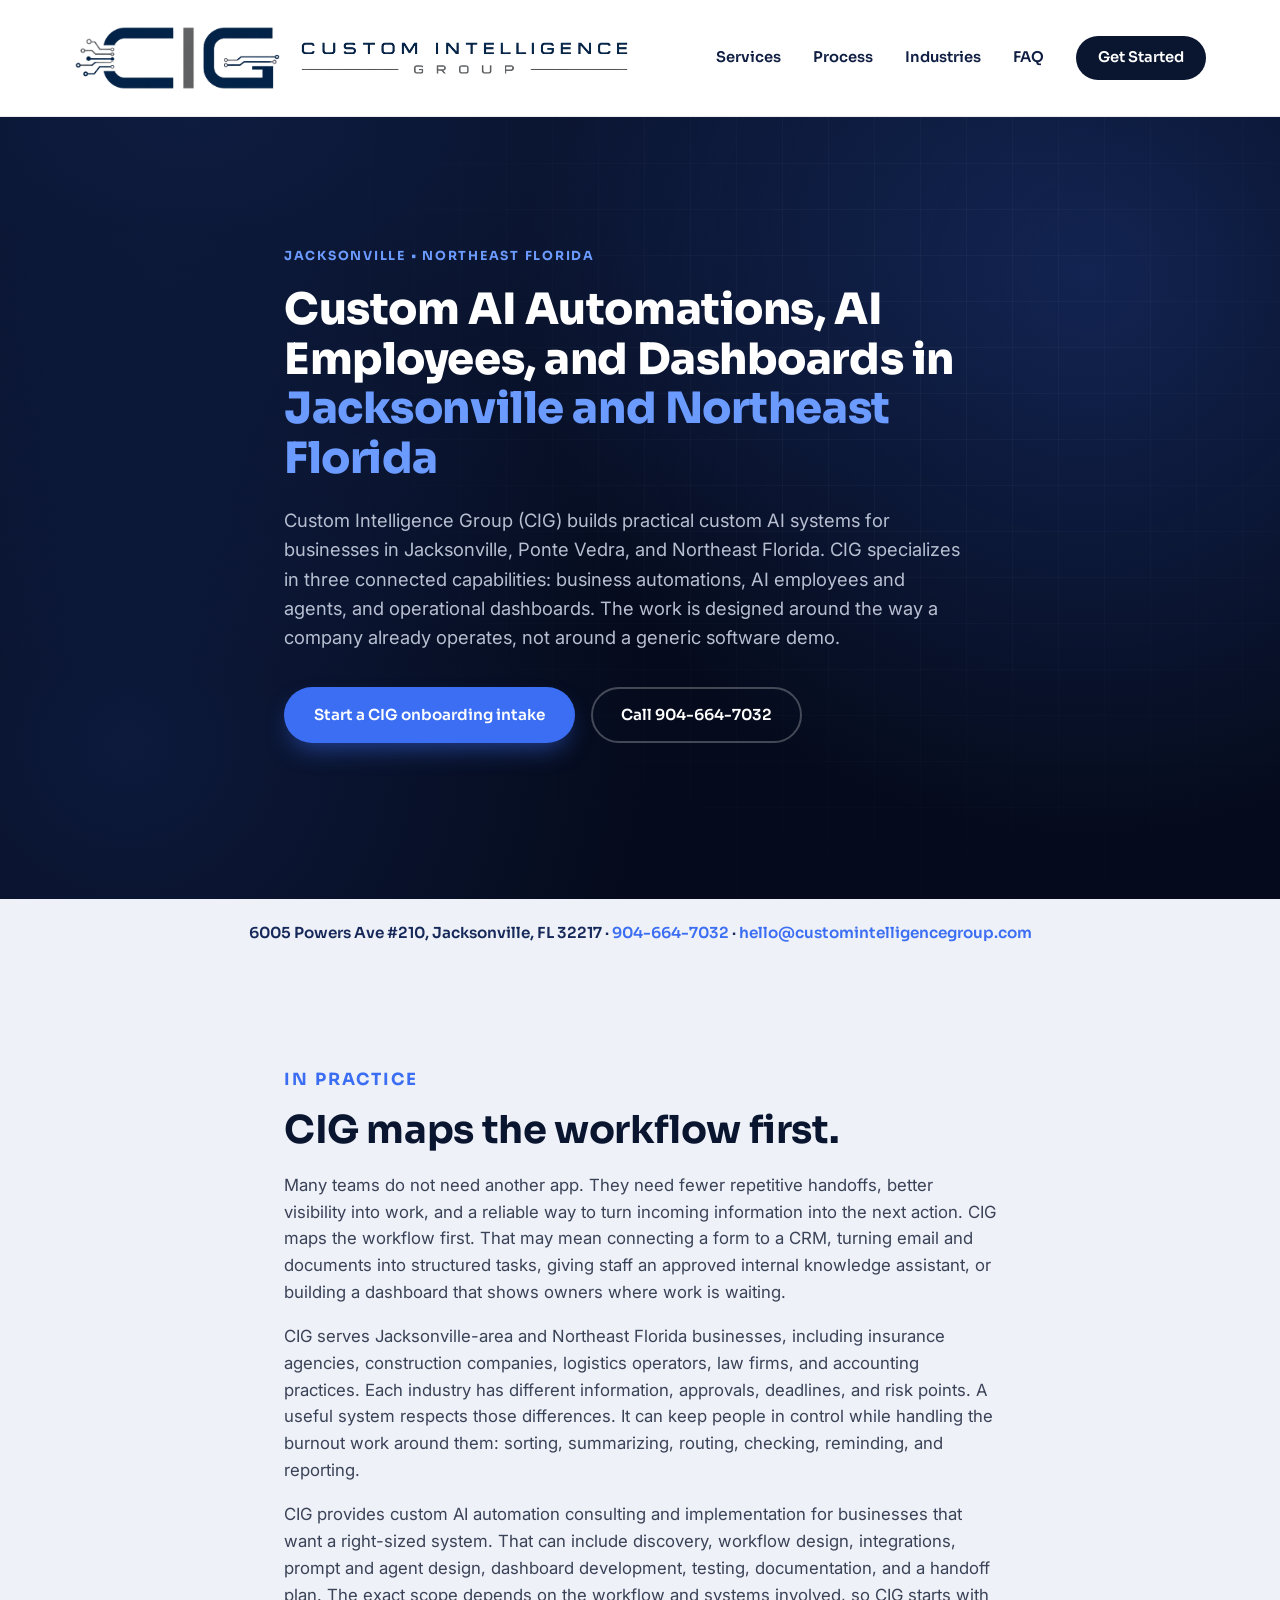
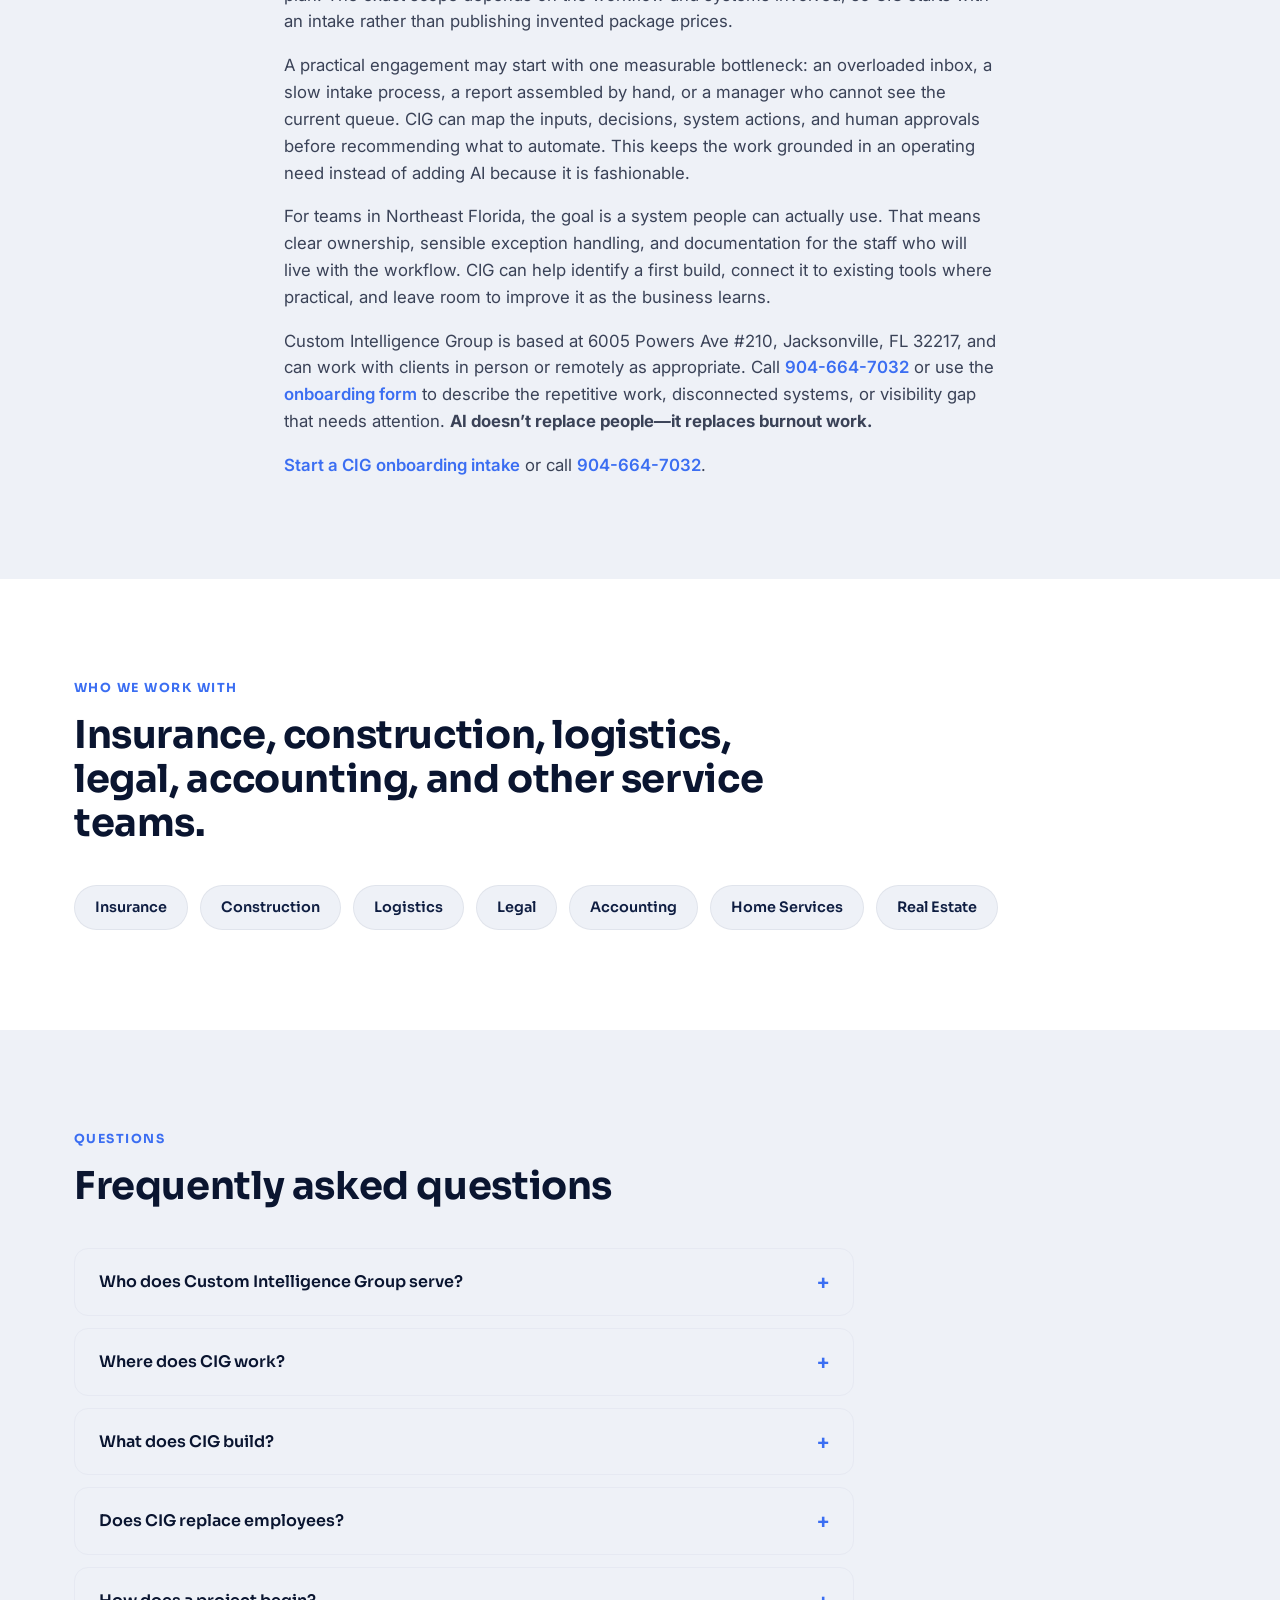
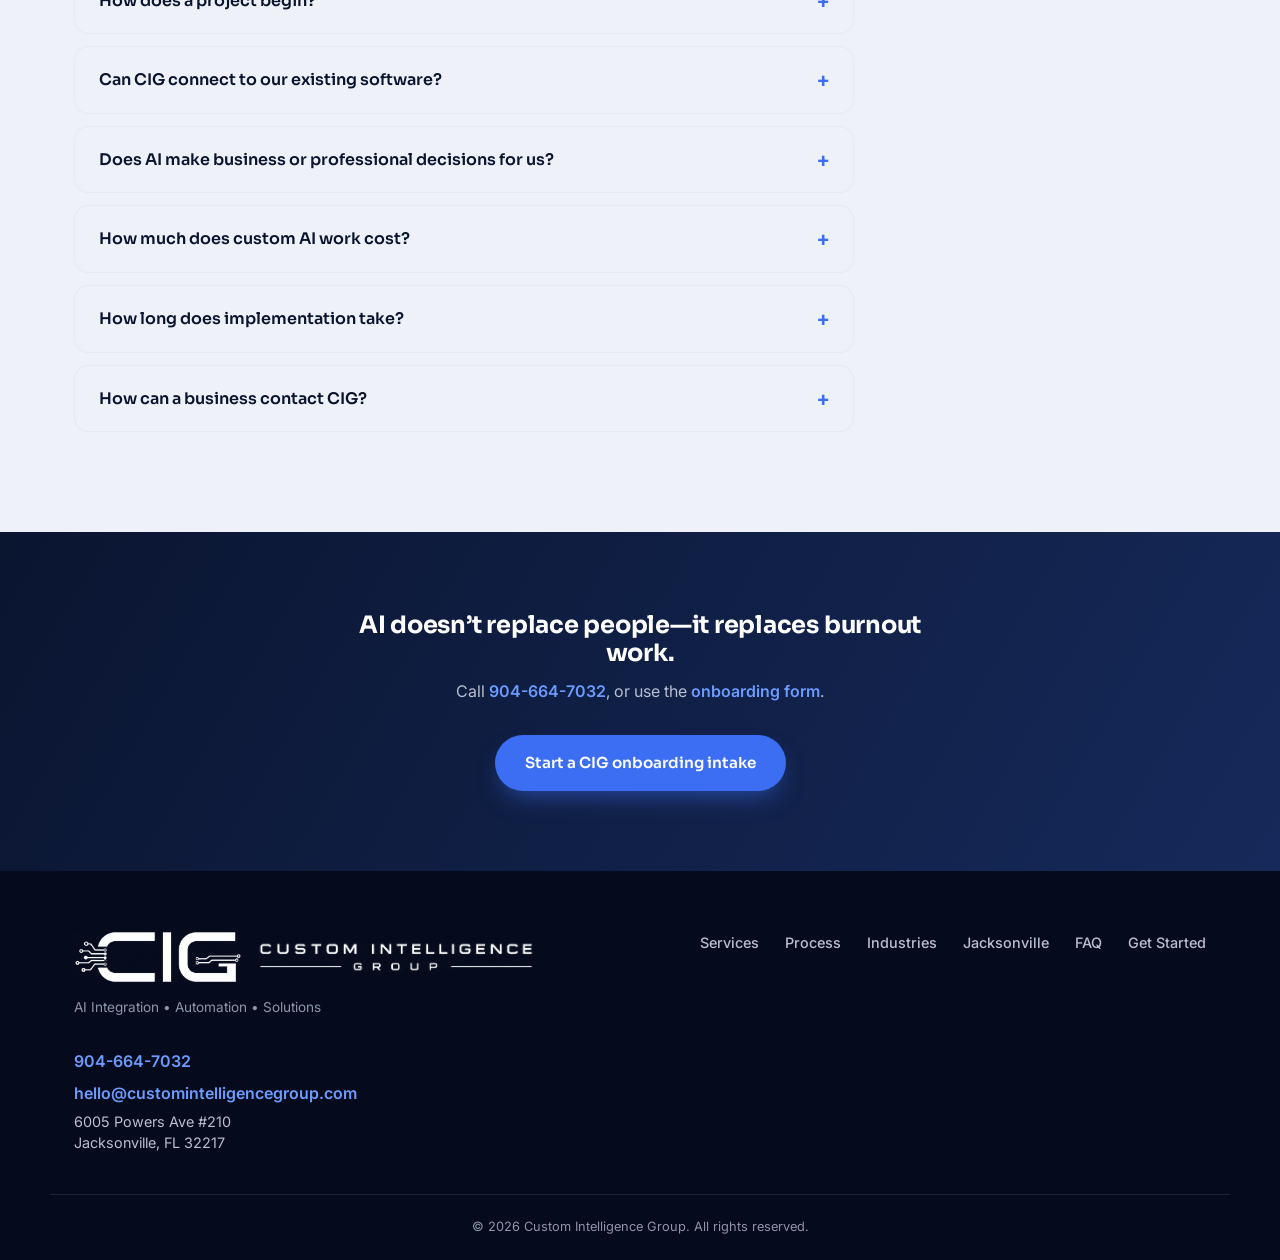
==== jacksonville-ai-automation/index.html @ 7aab18c0 "Add Jacksonville and industry landing pages with local business schema. Publish citation pages for N" ====
<!DOCTYPE html>
<html lang="en">
<head>
<meta charset="UTF-8">
<meta name="viewport" content="width=device-width, initial-scale=1.0">
<title>Custom AI Automation in Jacksonville | CIG</title>
<meta name="description" content="Custom Intelligence Group builds practical AI automations, AI employees, and dashboards for Jacksonville and Northeast Florida businesses.">
<link rel="canonical" href="https://customintelligencegroup.com/jacksonville-ai-automation/">

<!-- Open Graph -->
<meta property="og:type" content="website">
<meta property="og:site_name" content="Custom Intelligence Group">
<meta property="og:url" content="https://customintelligencegroup.com/jacksonville-ai-automation/">
<meta property="og:title" content="Custom AI Automation in Jacksonville | CIG">
<meta property="og:description" content="Custom Intelligence Group builds practical AI automations, AI employees, and dashboards for Jacksonville and Northeast Florida businesses.">
<meta property="og:image" content="https://customintelligencegroup.com/images/og-image.png">
<meta property="og:image:width" content="1200">
<meta property="og:image:height" content="630">

<!-- Twitter -->
<meta name="twitter:card" content="summary_large_image">
<meta name="twitter:title" content="Custom AI Automation in Jacksonville | CIG">
<meta name="twitter:description" content="Custom Intelligence Group builds practical AI automations, AI employees, and dashboards for Jacksonville and Northeast Florida businesses.">
<meta name="twitter:image" content="https://customintelligencegroup.com/images/og-image.png">

<link rel="icon" type="image/png" href="../images/cig-logo.png">
<script type="application/ld+json">
{
  "@context": "https://schema.org",
  "@type": "Organization",
  "@id": "https://customintelligencegroup.com/#organization",
  "name": "Custom Intelligence Group",
  "alternateName": "CIG",
  "url": "https://customintelligencegroup.com/",
  "email": "hello@customintelligencegroup.com",
  "telephone": "+1-904-664-7032",
  "address": {
    "@type": "PostalAddress",
    "streetAddress": "6005 Powers Ave #210",
    "addressLocality": "Jacksonville",
    "addressRegion": "FL",
    "postalCode": "32217",
    "addressCountry": "US"
  }
}
</script>
<script type="application/ld+json">
{
  "@context": "https://schema.org",
  "@type": "ProfessionalService",
  "@id": "https://customintelligencegroup.com/#localbusiness",
  "name": "Custom Intelligence Group",
  "url": "https://customintelligencegroup.com/",
  "description": "Custom Intelligence Group builds practical custom AI automations, AI employees and agents, and operational dashboards for businesses in Jacksonville and Northeast Florida.",
  "telephone": "+1-904-664-7032",
  "email": "hello@customintelligencegroup.com",
  "address": {
    "@type": "PostalAddress",
    "streetAddress": "6005 Powers Ave #210",
    "addressLocality": "Jacksonville",
    "addressRegion": "FL",
    "postalCode": "32217",
    "addressCountry": "US"
  },
  "areaServed": [
    {
      "@type": "City",
      "name": "Jacksonville"
    },
    {
      "@type": "City",
      "name": "Ponte Vedra Beach"
    },
    {
      "@type": "City",
      "name": "St. Augustine"
    },
    {
      "@type": "City",
      "name": "Orange Park"
    },
    {
      "@type": "City",
      "name": "Fleming Island"
    },
    {
      "@type": "City",
      "name": "Atlantic Beach"
    },
    {
      "@type": "City",
      "name": "Neptune Beach"
    },
    {
      "@type": "City",
      "name": "Jacksonville Beach"
    },
    {
      "@type": "City",
      "name": "Fernandina Beach"
    },
    {
      "@type": "City",
      "name": "Yulee"
    },
    {
      "@type": "City",
      "name": "Green Cove Springs"
    },
    {
      "@type": "City",
      "name": "Middleburg"
    },
    {
      "@type": "City",
      "name": "Palm Coast"
    }
  ],
  "parentOrganization": {
    "@id": "https://customintelligencegroup.com/#organization"
  }
}
</script>
<script type="application/ld+json">
{
  "@context": "https://schema.org",
  "@type": "WebPage",
  "@id": "https://customintelligencegroup.com/jacksonville-ai-automation/#webpage",
  "url": "https://customintelligencegroup.com/jacksonville-ai-automation/",
  "name": "Custom AI Automation in Jacksonville | CIG",
  "description": "Custom Intelligence Group builds practical AI automations, AI employees, and dashboards for Jacksonville and Northeast Florida businesses.",
  "about": {
    "@id": "https://customintelligencegroup.com/#localbusiness"
  },
  "publisher": {
    "@id": "https://customintelligencegroup.com/#organization"
  }
}
</script>
<script type="application/ld+json">
{
  "@context": "https://schema.org",
  "@type": "FAQPage",
  "@id": "https://customintelligencegroup.com/jacksonville-ai-automation/#faq",
  "mainEntity": [
    {
      "@type": "Question",
      "name": "Who does Custom Intelligence Group serve?",
      "acceptedAnswer": {
        "@type": "Answer",
        "text": "Custom Intelligence Group serves businesses that need practical help with repetitive workflows, disconnected systems, or operational visibility. CIG works especially well with insurance, construction, logistics, legal, accounting, and other service teams."
      }
    },
    {
      "@type": "Question",
      "name": "Where does CIG work?",
      "acceptedAnswer": {
        "@type": "Answer",
        "text": "CIG is based in Jacksonville, Florida, and serves Jacksonville, Ponte Vedra, St. Augustine, and nearby Northeast Florida communities. Work can be handled in person or remotely as appropriate for the project."
      }
    },
    {
      "@type": "Question",
      "name": "What does CIG build?",
      "acceptedAnswer": {
        "@type": "Answer",
        "text": "CIG builds custom business automations, AI employees and agents, software integrations, document and email workflows, internal knowledge assistants, and operational dashboards."
      }
    },
    {
      "@type": "Question",
      "name": "Does CIG replace employees?",
      "acceptedAnswer": {
        "@type": "Answer",
        "text": "No. CIG designs AI to support people by handling repetitive sorting, summarizing, routing, reminding, and reporting work. The operating principle is that AI does not replace people; it replaces burnout work."
      }
    },
    {
      "@type": "Question",
      "name": "How does a project begin?",
      "acceptedAnswer": {
        "@type": "Answer",
        "text": "A project begins with an onboarding intake at customintelligencegroup.com/#onboarding. CIG uses the information about the workflow, systems, and desired outcome to determine a sensible next step."
      }
    },
    {
      "@type": "Question",
      "name": "Can CIG connect to our existing software?",
      "acceptedAnswer": {
        "@type": "Answer",
        "text": "CIG can evaluate and connect existing tools such as forms, email, CRM, spreadsheets, accounting platforms, and other business systems when the available access and workflow make that practical."
      }
    },
    {
      "@type": "Question",
      "name": "Does AI make business or professional decisions for us?",
      "acceptedAnswer": {
        "@type": "Answer",
        "text": "CIG can design reviewable workflows, but responsible people remain in control of business, legal, insurance, accounting, safety, and other professional decisions. Systems should route exceptions and require approval where appropriate."
      }
    },
    {
      "@type": "Question",
      "name": "How much does custom AI work cost?",
      "acceptedAnswer": {
        "@type": "Answer",
        "text": "CIG does not publish invented one-size-fits-all prices because scope depends on the workflow, systems, data, controls, and level of implementation required. The onboarding intake is the starting point for discussing fit and scope."
      }
    },
    {
      "@type": "Question",
      "name": "How long does implementation take?",
      "acceptedAnswer": {
        "@type": "Answer",
        "text": "Implementation timing depends on the workflow, integrations, access, testing, and review requirements. CIG determines a realistic sequence after understanding the specific project rather than promising a universal timeline."
      }
    },
    {
      "@type": "Question",
      "name": "How can a business contact CIG?",
      "acceptedAnswer": {
        "@type": "Answer",
        "text": "A business can start at customintelligencegroup.com/#onboarding or call 904-664-7032. CIG is located at 6005 Powers Ave #210, Jacksonville, FL 32217."
      }
    }
  ]
}
</script>
<script type="application/ld+json">
{
  "@context": "https://schema.org",
  "@type": "BreadcrumbList",
  "itemListElement": [
    {
      "@type": "ListItem",
      "position": 1,
      "name": "Home",
      "item": "https://customintelligencegroup.com/"
    },
    {
      "@type": "ListItem",
      "position": 2,
      "name": "Jacksonville",
      "item": "https://customintelligencegroup.com/jacksonville-ai-automation/"
    }
  ]
}
</script>
<link rel="preconnect" href="https://fonts.googleapis.com">
<link rel="preconnect" href="https://fonts.gstatic.com" crossorigin>
<link href="https://fonts.googleapis.com/css2?family=Sora:wght@400;500;600;700;800&family=Inter:wght@400;500;600;700&display=swap" rel="stylesheet">
<link rel="stylesheet" href="../css/style.css">
<!-- Meta Pixel Code -->
<script>
!function(f,b,e,v,n,t,s)
{if(f.fbq)return;n=f.fbq=function(){n.callMethod?
n.callMethod.apply(n,arguments):n.queue.push(arguments)};
if(!f._fbq)f._fbq=n;n.push=n;n.loaded=!0;n.version='2.0';
n.queue=[];t=b.createElement(e);t.async=!0;
t.src=v;s=b.getElementsByTagName(e)[0];
s.parentNode.insertBefore(t,s)}(window, document,'script',
'https://connect.facebook.net/en_US/fbevents.js');
fbq('init', '1786237569210028');
fbq('track', 'PageView');
</script>
<noscript><img height="1" width="1" style="display:none"
src="https://www.facebook.com/tr?id=1786237569210028&ev=PageView&noscript=1"
/></noscript>
<!-- End Meta Pixel Code -->
</head>
<body>

<!-- ===== NAV ===== -->
<header class="site-header" id="siteHeader">
  <div class="container nav-inner">
    <a href="../index.html" class="brand">
      <img src="../images/cig-logo-icon.png" alt="" class="brand-icon" aria-hidden="true">
      <img src="../images/cig-logo-wordmark.png" alt="Custom Intelligence Group" class="brand-wordmark">
    </a>
    <nav class="main-nav" id="mainNav">
      <a href="../index.html#services">Services</a>
      <a href="../index.html#process">Process</a>
      <a href="../index.html#industries">Industries</a>
      <a href="../index.html#faq">FAQ</a>
      <a href="../index.html#onboarding" class="nav-cta">Get Started</a>
    </nav>
    <button class="nav-toggle" id="navToggle" aria-label="Toggle menu" aria-expanded="false">
      <span></span><span></span><span></span>
    </button>
  </div>
</header>

<main id="top">

  <!-- ===== HERO ===== -->
  <section class="hero">
    <div class="hero-bg" aria-hidden="true"></div>
    <div class="container hero-inner">
      <p class="eyebrow">Jacksonville &bull; Northeast Florida</p>
      <h1 class="title-long">Custom AI Automations, AI Employees, and Dashboards in <span>Jacksonville and Northeast Florida</span></h1>
      <p class="hero-sub lead-copy">Custom Intelligence Group (CIG) builds practical custom AI systems for businesses in Jacksonville, Ponte Vedra, and Northeast Florida. CIG specializes in three connected capabilities: business automations, AI employees and agents, and operational dashboards. The work is designed around the way a company already operates, not around a generic software demo.</p>
      <div class="hero-actions">
        <a href="../index.html#onboarding" class="btn btn-primary">Start a CIG onboarding intake</a>
        <a href="tel:+19046647032" class="btn btn-ghost">Call 904-664-7032</a>
      </div>
    </div>
  </section>

  <section class="trust-strip">
    <div class="container">
      <p>6005 Powers Ave #210, Jacksonville, FL 32217 &middot; <a href="tel:+19046647032">904-664-7032</a> &middot; <a href="mailto:hello@customintelligencegroup.com">hello@customintelligencegroup.com</a></p>
    </div>
  </section>

  <!-- ===== COPY ===== -->
  <section class="section section-alt">
    <div class="container page-copy">
      <p class="section-eyebrow">In practice</p>
      <h2>CIG maps the workflow first.</h2>
      <p>Many teams do not need another app. They need fewer repetitive handoffs, better visibility into work, and a reliable way to turn incoming information into the next action. CIG maps the workflow first. That may mean connecting a form to a CRM, turning email and documents into structured tasks, giving staff an approved internal knowledge assistant, or building a dashboard that shows owners where work is waiting.</p>
      <p>CIG serves Jacksonville-area and Northeast Florida businesses, including insurance agencies, construction companies, logistics operators, law firms, and accounting practices. Each industry has different information, approvals, deadlines, and risk points. A useful system respects those differences. It can keep people in control while handling the burnout work around them: sorting, summarizing, routing, checking, reminding, and reporting.</p>
      <p>CIG provides custom AI automation consulting and implementation for businesses that want a right-sized system. That can include discovery, workflow design, integrations, prompt and agent design, dashboard development, testing, documentation, and a handoff plan. The exact scope depends on the workflow and systems involved, so CIG starts with an intake rather than publishing invented package prices.</p>
      <p>A practical engagement may start with one measurable bottleneck: an overloaded inbox, a slow intake process, a report assembled by hand, or a manager who cannot see the current queue. CIG can map the inputs, decisions, system actions, and human approvals before recommending what to automate. This keeps the work grounded in an operating need instead of adding AI because it is fashionable.</p>
      <p>For teams in Northeast Florida, the goal is a system people can actually use. That means clear ownership, sensible exception handling, and documentation for the staff who will live with the workflow. CIG can help identify a first build, connect it to existing tools where practical, and leave room to improve it as the business learns.</p>
      <p>Custom Intelligence Group is based at 6005 Powers Ave #210, Jacksonville, FL 32217, and can work with clients in person or remotely as appropriate. Call <a href="tel:+19046647032">904-664-7032</a> or use the <a href="../index.html#onboarding">onboarding form</a> to describe the repetitive work, disconnected systems, or visibility gap that needs attention. <strong>AI doesn’t replace people—it replaces burnout work.</strong></p>
      <p><a href="../index.html#onboarding">Start a CIG onboarding intake</a> or call <a href="tel:+19046647032">904-664-7032</a>.</p>
    </div>
  </section>

  <section class="section industries">
    <div class="container">
      <p class="section-eyebrow">Who we work with</p>
      <h2>Insurance, construction, logistics, legal, accounting, and other service teams.</h2>
      <div class="industry-chips">
        <span><a href="../industries/insurance/">Insurance</a></span>
        <span><a href="../industries/construction/">Construction</a></span>
        <span><a href="../industries/logistics/">Logistics</a></span>
        <span><a href="../industries/legal/">Legal</a></span>
        <span><a href="../industries/accounting/">Accounting</a></span>
        <span><a href="../industries/home-services/">Home Services</a></span>
        <span><a href="../industries/real-estate/">Real Estate</a></span>
      </div>
    </div>
  </section>


  <section id="faq" class="section faq">
    <div class="container">
      <p class="section-eyebrow">Questions</p>
      <h2>Frequently asked questions</h2>
      <div class="faq-list">
        <details>
          <summary>Who does Custom Intelligence Group serve?</summary>
          <p>Custom Intelligence Group serves businesses that need practical help with repetitive workflows, disconnected systems, or operational visibility. CIG works especially well with insurance, construction, logistics, legal, accounting, and other service teams.</p>
        </details>
        <details>
          <summary>Where does CIG work?</summary>
          <p>CIG is based in Jacksonville, Florida, and serves Jacksonville, Ponte Vedra, St. Augustine, and nearby Northeast Florida communities. Work can be handled in person or remotely as appropriate for the project.</p>
        </details>
        <details>
          <summary>What does CIG build?</summary>
          <p>CIG builds custom business automations, AI employees and agents, software integrations, document and email workflows, internal knowledge assistants, and operational dashboards.</p>
        </details>
        <details>
          <summary>Does CIG replace employees?</summary>
          <p>No. CIG designs AI to support people by handling repetitive sorting, summarizing, routing, reminding, and reporting work. The operating principle is that AI does not replace people; it replaces burnout work.</p>
        </details>
        <details>
          <summary>How does a project begin?</summary>
          <p>A project begins with an onboarding intake at <a href="../index.html#onboarding">customintelligencegroup.com/#onboarding</a>. CIG uses the information about the workflow, systems, and desired outcome to determine a sensible next step.</p>
        </details>
        <details>
          <summary>Can CIG connect to our existing software?</summary>
          <p>CIG can evaluate and connect existing tools such as forms, email, CRM, spreadsheets, accounting platforms, and other business systems when the available access and workflow make that practical.</p>
        </details>
        <details>
          <summary>Does AI make business or professional decisions for us?</summary>
          <p>CIG can design reviewable workflows, but responsible people remain in control of business, legal, insurance, accounting, safety, and other professional decisions. Systems should route exceptions and require approval where appropriate.</p>
        </details>
        <details>
          <summary>How much does custom AI work cost?</summary>
          <p>CIG does not publish invented one-size-fits-all prices because scope depends on the workflow, systems, data, controls, and level of implementation required. The onboarding intake is the starting point for discussing fit and scope.</p>
        </details>
        <details>
          <summary>How long does implementation take?</summary>
          <p>Implementation timing depends on the workflow, integrations, access, testing, and review requirements. CIG determines a realistic sequence after understanding the specific project rather than promising a universal timeline.</p>
        </details>
        <details>
          <summary>How can a business contact CIG?</summary>
          <p>A business can start at <a href="../index.html#onboarding">customintelligencegroup.com/#onboarding</a> or call <a href="tel:+19046647032">904-664-7032</a>. CIG is located at 6005 Powers Ave #210, Jacksonville, FL 32217.</p>
        </details>
      </div>
    </div>
  </section>

  <!-- ===== CTA ===== -->
  <section class="cta-band">
    <div class="container cta-inner">
      <h2>AI doesn’t replace people—it replaces burnout work.</h2>
      <p>Call <a href="tel:+19046647032">904-664-7032</a>, or use the <a href="../index.html#onboarding">onboarding form</a>.</p>
      <a href="../index.html#onboarding" class="btn btn-primary">Start a CIG onboarding intake</a>
    </div>
  </section>

</main>

<!-- ===== FOOTER ===== -->
<footer class="site-footer">
  <div class="container footer-inner">
    <div class="footer-brand">
      <div class="footer-brand-logo">
        <img src="../images/cig-logo-icon-white.png" alt="" class="footer-icon" aria-hidden="true">
        <img src="../images/cig-logo-wordmark-white.png" alt="Custom Intelligence Group" class="footer-wordmark">
      </div>
      <p>AI Integration &bull; Automation &bull; Solutions</p>
    </div>
    <div class="footer-links">
      <a href="../index.html#services">Services</a>
      <a href="../index.html#process">Process</a>
      <a href="../index.html#industries">Industries</a>
      <a href="../jacksonville-ai-automation/">Jacksonville</a>
      <a href="../index.html#faq">FAQ</a>
      <a href="../index.html#onboarding">Get Started</a>
    </div>
    <address class="footer-contact">
      <a href="tel:+19046647032">904-664-7032</a>
      <a href="mailto:hello@customintelligencegroup.com">hello@customintelligencegroup.com</a>
      <span>6005 Powers Ave #210<br>Jacksonville, FL 32217</span>
    </address>
  </div>
  <div class="container footer-bottom">
    <p>&copy; <span id="year"></span> Custom Intelligence Group. All rights reserved.</p>
  </div>
</footer>

<script src="../js/main.js"></script>
</body>
</html>
---- css/style.css ----
/* ===================================================
   Custom Intelligence Group — Stylesheet
   =================================================== */

:root {
  --navy-950: #050b1c;
  --navy-900: #0a1530;
  --navy-800: #0f1e42;
  --navy-700: #16295a;
  --navy-600: #1f3a7a;
  --blue-accent: #3b6ef2;
  --blue-accent-light: #6c9bff;
  --gray-400: #8b95ab;
  --gray-300: #b7bfd1;
  --gray-100: #eef1f7;
  --white: #ffffff;
  --ink: #0a1530;
  --success: #22c07d;
  --error: #e5484d;

  --font-display: 'Sora', 'Inter', sans-serif;
  --font-body: 'Inter', sans-serif;

  --radius-sm: 8px;
  --radius-md: 14px;
  --radius-lg: 22px;
  --shadow-md: 0 10px 30px -10px rgba(10, 21, 48, 0.25);
  --shadow-lg: 0 30px 60px -20px rgba(10, 21, 48, 0.35);
  --container-w: 1180px;
}

* { box-sizing: border-box; }
html { scroll-behavior: smooth; }
body {
  margin: 0;
  font-family: var(--font-body);
  color: var(--ink);
  background: var(--white);
  -webkit-font-smoothing: antialiased;
  line-height: 1.6;
}
h1, h2, h3, h4 {
  font-family: var(--font-display);
  color: var(--navy-900);
  margin: 0 0 0.5em;
  line-height: 1.15;
  letter-spacing: -0.01em;
}
p { margin: 0 0 1em; color: #3a4257; }
a { color: inherit; text-decoration: none; }
ul { margin: 0; padding: 0; list-style: none; }
img { max-width: 100%; display: block; }

.container {
  max-width: var(--container-w);
  margin: 0 auto;
  padding: 0 24px;
}

/* ===== Buttons ===== */
.btn {
  display: inline-flex;
  align-items: center;
  justify-content: center;
  gap: 8px;
  padding: 14px 28px;
  border-radius: 999px;
  font-family: var(--font-display);
  font-weight: 600;
  font-size: 0.95rem;
  border: 2px solid transparent;
  cursor: pointer;
  transition: transform 0.15s ease, box-shadow 0.15s ease, background 0.2s ease, color 0.2s ease, border-color 0.2s ease;
  text-align: center;
}
.btn-primary {
  background: var(--blue-accent);
  color: var(--white);
  box-shadow: 0 12px 24px -8px rgba(59, 110, 242, 0.55);
}
.btn-primary:hover { transform: translateY(-2px); box-shadow: 0 18px 30px -10px rgba(59, 110, 242, 0.6); }
.btn-ghost {
  background: transparent;
  color: var(--navy-900);
  border-color: rgba(10, 21, 48, 0.15);
}
.btn-ghost:hover { border-color: var(--navy-900); transform: translateY(-2px); }

/* ===== Header ===== */
.site-header {
  position: sticky;
  top: 0;
  z-index: 100;
  background: rgba(255, 255, 255, 0.85);
  backdrop-filter: blur(10px);
  border-bottom: 1px solid rgba(10, 21, 48, 0.08);
}
.nav-inner {
  display: flex;
  align-items: center;
  justify-content: space-between;
  height: 116px;
}
.brand { display: flex; align-items: center; gap: 18px; }
.brand-icon { height: 64px; width: auto; }
.brand-wordmark { height: 36px; width: auto; }
.main-nav { display: flex; align-items: center; gap: 32px; }
.main-nav a {
  font-family: var(--font-display);
  font-weight: 600;
  font-size: 0.92rem;
  color: var(--navy-800);
  transition: color 0.15s ease;
}
.main-nav a:hover { color: var(--blue-accent); }
.main-nav a.nav-cta {
  background: var(--navy-900);
  color: var(--white);
  padding: 10px 22px;
  border-radius: 999px;
}
.main-nav a.nav-cta:hover { background: var(--blue-accent); color: var(--white); }

.nav-toggle {
  display: none;
  flex-direction: column;
  justify-content: center;
  gap: 5px;
  width: 42px;
  height: 42px;
  background: none;
  border: none;
  cursor: pointer;
}
.nav-toggle span {
  display: block;
  height: 2px;
  width: 24px;
  margin: 0 auto;
  background: var(--navy-900);
  transition: transform 0.2s ease, opacity 0.2s ease;
}

/* ===== Hero ===== */
.hero {
  position: relative;
  overflow: hidden;
  background: radial-gradient(120% 120% at 15% 0%, #0e1c40 0%, var(--navy-950) 60%);
  padding: 130px 0 100px;
  color: var(--white);
}
.hero-bg {
  position: absolute;
  inset: 0;
  background-image:
    radial-gradient(circle at 85% 20%, rgba(59, 110, 242, 0.25), transparent 45%),
    radial-gradient(circle at 10% 80%, rgba(59, 110, 242, 0.15), transparent 40%);
  pointer-events: none;
}
.hero-bg::before {
  content: "";
  position: absolute;
  inset: 0;
  background-image: linear-gradient(rgba(255,255,255,0.035) 1px, transparent 1px),
    linear-gradient(90deg, rgba(255,255,255,0.035) 1px, transparent 1px);
  background-size: 46px 46px;
  mask-image: radial-gradient(circle at 70% 30%, black, transparent 65%);
}
.hero-inner { position: relative; z-index: 1; max-width: 760px; }
.eyebrow {
  font-family: var(--font-display);
  font-weight: 700;
  letter-spacing: 0.14em;
  text-transform: uppercase;
  font-size: 0.78rem;
  color: var(--blue-accent-light);
  margin-bottom: 18px;
}
.hero h1 {
  color: var(--white);
  font-size: clamp(2.2rem, 5vw, 3.4rem);
  font-weight: 800;
  margin-bottom: 22px;
}
.hero h1.title-long {
  font-size: clamp(1.85rem, 3.8vw, 2.7rem);
}
.hero h1 span { color: var(--blue-accent-light); }
.hero-sub {
  color: var(--gray-300);
  font-size: 1.15rem;
  max-width: 600px;
  margin-bottom: 34px;
}
.hero-sub.lead-copy { max-width: 680px; }
.hero-sub a { color: var(--blue-accent-light); font-weight: 600; }
.hero-sub a:hover { text-decoration: underline; }
.hero-actions { display: flex; gap: 16px; flex-wrap: wrap; margin-bottom: 56px; }
.hero .btn-ghost { color: var(--white); border-color: rgba(255,255,255,0.25); }
.hero .btn-ghost:hover { border-color: var(--white); }
.hero-stats { display: flex; gap: 48px; flex-wrap: wrap; }
.hero-stats div { display: flex; flex-direction: column; }
.hero-stats strong { font-family: var(--font-display); font-size: 1.8rem; color: var(--white); font-weight: 700; }
.hero-stats span { color: var(--gray-400); font-size: 0.85rem; margin-top: 2px; }

/* ===== Trust strip ===== */
.trust-strip {
  background: var(--gray-100);
  padding: 22px 0;
  text-align: center;
}
.trust-strip p {
  margin: 0;
  font-family: var(--font-display);
  font-weight: 600;
  color: var(--navy-700);
  font-size: 0.95rem;
}

/* ===== Sections generic ===== */
.section { padding: 100px 0; }
.section-alt { background: var(--gray-100); }
.section-eyebrow {
  font-family: var(--font-display);
  font-weight: 700;
  letter-spacing: 0.12em;
  text-transform: uppercase;
  font-size: 0.78rem;
  color: var(--blue-accent);
  margin-bottom: 14px;
}
.section h2 { font-size: clamp(1.7rem, 3.4vw, 2.4rem); max-width: 700px; }
.section-lead { max-width: 620px; font-size: 1.08rem; color: #55607a; }

/* ===== Services ===== */
.services { background: var(--white); }
.cards.services-grid {
  display: grid;
  grid-template-columns: repeat(3, 1fr);
  gap: 28px;
  margin-top: 48px;
}
.card {
  background: var(--gray-100);
  border-radius: var(--radius-lg);
  padding: 36px 32px;
  transition: transform 0.2s ease, box-shadow 0.2s ease, background 0.2s ease;
  border: 1px solid transparent;
}
.card:hover {
  background: var(--white);
  box-shadow: var(--shadow-md);
  border-color: rgba(10,21,48,0.06);
  transform: translateY(-4px);
}
.card h3 { font-size: 1.25rem; margin-bottom: 10px; }
.card p { font-size: 0.96rem; margin-bottom: 0; }
.card-icon {
  width: 52px;
  height: 52px;
  border-radius: 14px;
  margin-bottom: 22px;
  background: var(--navy-900);
  position: relative;
}
.card-icon::before {
  content: "";
  position: absolute;
  inset: 14px;
  background: var(--blue-accent-light);
}
.card-icon[data-icon="automation"]::before {
  -webkit-mask: radial-gradient(circle, transparent 30%, black 31%) center/contain no-repeat;
  mask: radial-gradient(circle, transparent 30%, black 31%) center/contain no-repeat;
  border-radius: 50%;
}
.card-icon[data-icon="employee"]::before {
  border-radius: 50% 50% 50% 50% / 40% 40% 60% 60%;
}
.card-icon[data-icon="dashboard"]::before {
  border-radius: 4px;
  inset: 12px;
  background: linear-gradient(180deg, var(--blue-accent-light) 0 40%, transparent 40% 45%, var(--blue-accent-light) 45% 100%);
}

/* ===== Process ===== */
.process { background: var(--navy-950); color: var(--white); }
.process h2, .process .section-eyebrow { color: var(--white); }
.process .section-eyebrow { color: var(--blue-accent-light); }
.process-grid {
  display: grid;
  grid-template-columns: repeat(4, 1fr);
  gap: 28px;
  margin-top: 52px;
}
.process-step { border-top: 2px solid rgba(255,255,255,0.15); padding-top: 22px; }
.step-num {
  font-family: var(--font-display);
  font-weight: 800;
  font-size: 1.6rem;
  color: var(--blue-accent-light);
  display: block;
  margin-bottom: 12px;
}
.process-step h3 { color: var(--white); font-size: 1.15rem; }
.process-step p { color: var(--gray-300); font-size: 0.94rem; margin-bottom: 0; }

/* ===== Industries ===== */
.industries { background: var(--white); text-align: left; }
.industry-chips { display: flex; flex-wrap: wrap; gap: 12px; margin-top: 40px; }
.industry-chips span {
  font-family: var(--font-display);
  font-weight: 600;
  font-size: 0.9rem;
  padding: 10px 20px;
  border-radius: 999px;
  background: var(--gray-100);
  color: var(--navy-800);
  border: 1px solid rgba(10,21,48,0.06);
}
.industry-chips a:hover { color: var(--blue-accent); }

.page-copy { max-width: 760px; }
.page-copy p { font-size: 1.05rem; }
.page-copy p:last-child { margin-bottom: 0; }
.page-copy a,
.faq-list a,
.trust-strip a,
.local-note a {
  color: var(--blue-accent);
  font-weight: 600;
}
.page-copy a:hover,
.faq-list a:hover,
.trust-strip a:hover,
.local-note a:hover { text-decoration: underline; }
.local-note { margin-top: 28px; max-width: 640px; }

/* ===== Onboarding form ===== */
.onboarding { background: var(--gray-100); }
.onboarding-inner {
  display: grid;
  grid-template-columns: 0.85fr 1.3fr;
  gap: 56px;
  align-items: start;
}
.onboarding-points { margin-top: 28px; display: flex; flex-direction: column; gap: 12px; }
.onboarding-points li {
  font-size: 0.94rem;
  font-weight: 600;
  color: var(--navy-800);
  padding-left: 26px;
  position: relative;
}
.onboarding-points li::before {
  content: "";
  position: absolute;
  left: 0; top: 3px;
  width: 16px; height: 16px;
  border-radius: 50%;
  background: var(--success);
}

.form-card {
  background: var(--white);
  border-radius: var(--radius-lg);
  padding: 44px;
  box-shadow: var(--shadow-lg);
  position: sticky;
  top: 100px;
}
.form-progress {
  height: 6px;
  border-radius: 999px;
  background: var(--gray-100);
  overflow: hidden;
  margin-bottom: 10px;
}
.form-progress-bar {
  height: 100%;
  width: 16.66%;
  background: linear-gradient(90deg, var(--blue-accent), var(--blue-accent-light));
  border-radius: 999px;
  transition: width 0.3s ease;
}
.form-steps-label {
  font-size: 0.8rem;
  font-weight: 600;
  color: var(--gray-400);
  margin-bottom: 26px;
  font-family: var(--font-display);
  letter-spacing: 0.04em;
}

.form-step { display: none; animation: fadeIn 0.25s ease; }
.form-step.active { display: block; }
@keyframes fadeIn { from { opacity: 0; transform: translateY(6px); } to { opacity: 1; transform: translateY(0); } }
.form-step h3 { font-size: 1.3rem; margin-bottom: 22px; }

.form-row { display: grid; grid-template-columns: 1fr 1fr; gap: 20px; }
.form-field { margin-bottom: 20px; }
.form-field label {
  display: block;
  font-size: 0.86rem;
  font-weight: 600;
  color: var(--navy-800);
  margin-bottom: 8px;
  font-family: var(--font-display);
}
.form-field input[type="text"],
.form-field input[type="email"],
.form-field input[type="tel"],
.form-field input[type="url"],
.form-field select,
.form-field textarea {
  width: 100%;
  padding: 13px 16px;
  border-radius: var(--radius-sm);
  border: 1.5px solid #dfe3ec;
  font-family: var(--font-body);
  font-size: 0.96rem;
  color: var(--ink);
  background: var(--white);
  transition: border-color 0.15s ease, box-shadow 0.15s ease;
}
.form-field textarea { resize: vertical; min-height: 90px; }
.form-field input:focus,
.form-field select:focus,
.form-field textarea:focus {
  outline: none;
  border-color: var(--blue-accent);
  box-shadow: 0 0 0 4px rgba(59,110,242,0.12);
}
.form-field input:invalid.touched,
.form-field select:invalid.touched,
.form-field textarea:invalid.touched {
  border-color: var(--error);
}
select { appearance: none; background-image: url("data:image/svg+xml,%3Csvg xmlns='http://www.w3.org/2000/svg' viewBox='0 0 24 24' fill='none' stroke='%238b95ab' stroke-width='2'%3E%3Cpath d='M6 9l6 6 6-6'/%3E%3C/svg%3E"); background-repeat: no-repeat; background-position: right 14px center; background-size: 18px; padding-right: 40px; }

.field-hint { font-size: 0.8rem; color: var(--gray-400); margin-top: 8px; line-height: 1.4; }

.hidden-field { position: absolute; left: -9999px; }

.pill-group { display: flex; flex-wrap: wrap; gap: 10px; }
.pill {
  padding: 11px 20px;
  border-radius: 999px;
  border: 1.5px solid #dfe3ec;
  background: var(--white);
  font-family: var(--font-body);
  font-size: 0.9rem;
  font-weight: 500;
  color: var(--navy-800);
  cursor: pointer;
  transition: all 0.15s ease;
}
.pill:hover { border-color: var(--blue-accent); }
.pill.selected {
  background: var(--navy-900);
  border-color: var(--navy-900);
  color: var(--white);
}

.checkbox-grid {
  display: grid;
  grid-template-columns: 1fr 1fr;
  gap: 12px;
}
.checkbox-item {
  display: flex;
  align-items: center;
  gap: 10px;
  font-size: 0.9rem;
  color: var(--navy-800);
  padding: 10px 14px;
  border-radius: var(--radius-sm);
  border: 1.5px solid #dfe3ec;
  cursor: pointer;
  transition: border-color 0.15s ease, background 0.15s ease;
}
.checkbox-item:has(input:checked) { border-color: var(--blue-accent); background: rgba(59,110,242,0.06); }
.checkbox-item input { width: 16px; height: 16px; accent-color: var(--blue-accent); flex-shrink: 0; }

.review-lead { font-size: 0.92rem; margin-bottom: 20px; }
.review-grid { display: flex; flex-direction: column; gap: 14px; }
.review-item {
  display: flex;
  justify-content: space-between;
  gap: 20px;
  padding: 14px 16px;
  background: var(--gray-100);
  border-radius: var(--radius-sm);
  font-size: 0.88rem;
}
.review-item dt { font-weight: 600; color: var(--navy-800); font-family: var(--font-display); white-space: nowrap; }
.review-item dd { margin: 0; color: #4a5470; text-align: right; }

.form-nav { display: flex; justify-content: space-between; align-items: center; margin-top: 32px; gap: 16px; }
.form-nav #prevBtn { visibility: hidden; }
.form-nav #prevBtn.show { visibility: visible; }
.form-error { color: var(--error); font-size: 0.85rem; margin-top: 14px; text-align: center; min-height: 1em; }

.form-success { display: none; text-align: center; padding: 30px 10px; }
.form-success.show { display: block; }
.form-success .success-icon {
  width: 64px; height: 64px;
  border-radius: 50%;
  background: var(--success);
  color: var(--white);
  font-size: 1.6rem;
  display: flex; align-items: center; justify-content: center;
  margin: 0 auto 20px;
}

/* ===== FAQ ===== */
.faq { background: var(--white); }
.industries + .faq { background: var(--gray-100); }
.faq-list { margin-top: 40px; max-width: 780px; display: flex; flex-direction: column; gap: 12px; }
.faq-list details {
  border: 1.5px solid #e6e9f2;
  border-radius: var(--radius-md);
  padding: 20px 24px;
}
.faq-list summary {
  font-family: var(--font-display);
  font-weight: 600;
  cursor: pointer;
  color: var(--navy-900);
  list-style: none;
  position: relative;
  padding-right: 30px;
}
.faq-list summary::-webkit-details-marker { display: none; }
.faq-list summary::after {
  content: "+";
  position: absolute;
  right: 0; top: -2px;
  font-size: 1.3rem;
  color: var(--blue-accent);
  transition: transform 0.2s ease;
}
.faq-list details[open] summary::after { transform: rotate(45deg); }
.faq-list details p { margin-top: 14px; margin-bottom: 0; font-size: 0.95rem; }

/* ===== CTA band ===== */
.cta-band {
  background: linear-gradient(120deg, var(--navy-900), var(--navy-700));
  padding: 80px 0;
}
.cta-inner { text-align: center; max-width: 620px; margin: 0 auto; }
.cta-inner h2 { color: var(--white); }
.cta-inner p { color: var(--gray-300); margin-bottom: 30px; }
.cta-inner a:not(.btn) { color: var(--blue-accent-light); font-weight: 600; }
.cta-inner a:not(.btn):hover { text-decoration: underline; }

/* ===== Footer ===== */
.site-footer { background: var(--navy-950); color: var(--gray-300); padding: 60px 0 0; }
.footer-inner {
  display: flex;
  justify-content: space-between;
  align-items: flex-start;
  flex-wrap: wrap;
  gap: 30px;
  padding-bottom: 40px;
  border-bottom: 1px solid rgba(255,255,255,0.1);
}
.footer-brand-logo { display: flex; align-items: center; gap: 16px; margin-bottom: 14px; }
.footer-icon { height: 52px; width: auto; }
.footer-wordmark { height: 30px; width: auto; }
.footer-brand p { color: var(--gray-400); font-size: 0.85rem; margin: 0; }
.footer-links { display: flex; gap: 26px; flex-wrap: wrap; }
.footer-links a { font-size: 0.9rem; font-weight: 500; color: var(--gray-300); }
.footer-links a:hover { color: var(--white); }
.footer-contact {
  display: flex;
  flex-direction: column;
  align-items: flex-start;
  gap: 6px;
  font-style: normal;
  max-width: 280px;
}
.footer-contact a { font-weight: 600; color: var(--blue-accent-light); }
.footer-contact span { color: var(--gray-300); font-size: 0.9rem; line-height: 1.45; }
.footer-bottom { padding: 22px 0; }
.footer-bottom p { margin: 0; font-size: 0.8rem; color: var(--gray-400); text-align: center; }

/* ===== Thank you page ===== */
.thankyou-page {
  min-height: 100vh;
  display: flex;
  align-items: center;
  justify-content: center;
  background: radial-gradient(120% 120% at 15% 0%, #0e1c40 0%, var(--navy-950) 60%);
  padding: 40px 20px;
}
.thankyou-card {
  background: var(--white);
  border-radius: var(--radius-lg);
  padding: 56px 44px;
  max-width: 480px;
  text-align: center;
  box-shadow: var(--shadow-lg);
}
.thankyou-brand-logo { display: flex; align-items: center; justify-content: center; gap: 16px; margin: 0 auto 28px; }
.thankyou-icon { height: 64px; width: auto; }
.thankyou-wordmark { height: 36px; width: auto; }
.thankyou-card .success-icon {
  width: 64px; height: 64px;
  border-radius: 50%;
  background: var(--success);
  color: var(--white);
  font-size: 1.6rem;
  display: flex; align-items: center; justify-content: center;
  margin: 0 auto 20px;
}
.thankyou-card .btn { margin-top: 20px; }

/* ===== Responsive ===== */
@media (max-width: 980px) {
  .onboarding-inner { grid-template-columns: 1fr; }
  .form-card { position: static; }
  .process-grid { grid-template-columns: repeat(2, 1fr); }
  .cards.services-grid { grid-template-columns: 1fr; }
}

@media (max-width: 760px) {
  .site-header .container { padding: 0 16px; }
  .nav-inner { height: 76px; }
  .brand { gap: 8px; }
  .brand-icon { height: 32px; }
  .brand-wordmark { height: 18px; }
  .nav-toggle { width: 34px; height: 34px; }

  .main-nav {
    position: fixed;
    top: 76px; left: 0; right: 0;
    background: var(--white);
    flex-direction: column;
    align-items: stretch;
    gap: 0;
    padding: 10px 24px 24px;
    transform: translateY(-130%);
    opacity: 0;
    transition: transform 0.25s ease, opacity 0.25s ease;
    border-bottom: 1px solid rgba(10,21,48,0.08);
  }
  .main-nav.open { transform: translateY(0); opacity: 1; }
  .main-nav a { padding: 14px 0; border-bottom: 1px solid rgba(10,21,48,0.06); }
  .main-nav a.nav-cta { text-align: center; margin-top: 12px; border-bottom: none; }
  .nav-toggle { display: flex; }
  .nav-toggle.open span:nth-child(1) { transform: translateY(7px) rotate(45deg); }
  .nav-toggle.open span:nth-child(2) { opacity: 0; }
  .nav-toggle.open span:nth-child(3) { transform: translateY(-7px) rotate(-45deg); }

  .hero { padding: 110px 0 70px; }
  .hero-actions { flex-direction: column; }
  .hero-actions .btn { width: 100%; }
  .hero-stats { gap: 28px; }

  .section { padding: 70px 0; }
  .process-grid { grid-template-columns: 1fr; }
  .form-row { grid-template-columns: 1fr; }
  .checkbox-grid { grid-template-columns: 1fr; }
  .form-card { padding: 28px 22px; }
  .form-nav { flex-wrap: wrap; }
  .form-nav .btn { flex: 1; }
  .review-item { flex-direction: column; }
  .review-item dd { text-align: left; }

  .footer-brand-logo { gap: 8px; flex-wrap: wrap; }
  .footer-icon { height: 32px; }
  .footer-wordmark { height: 18px; }
}
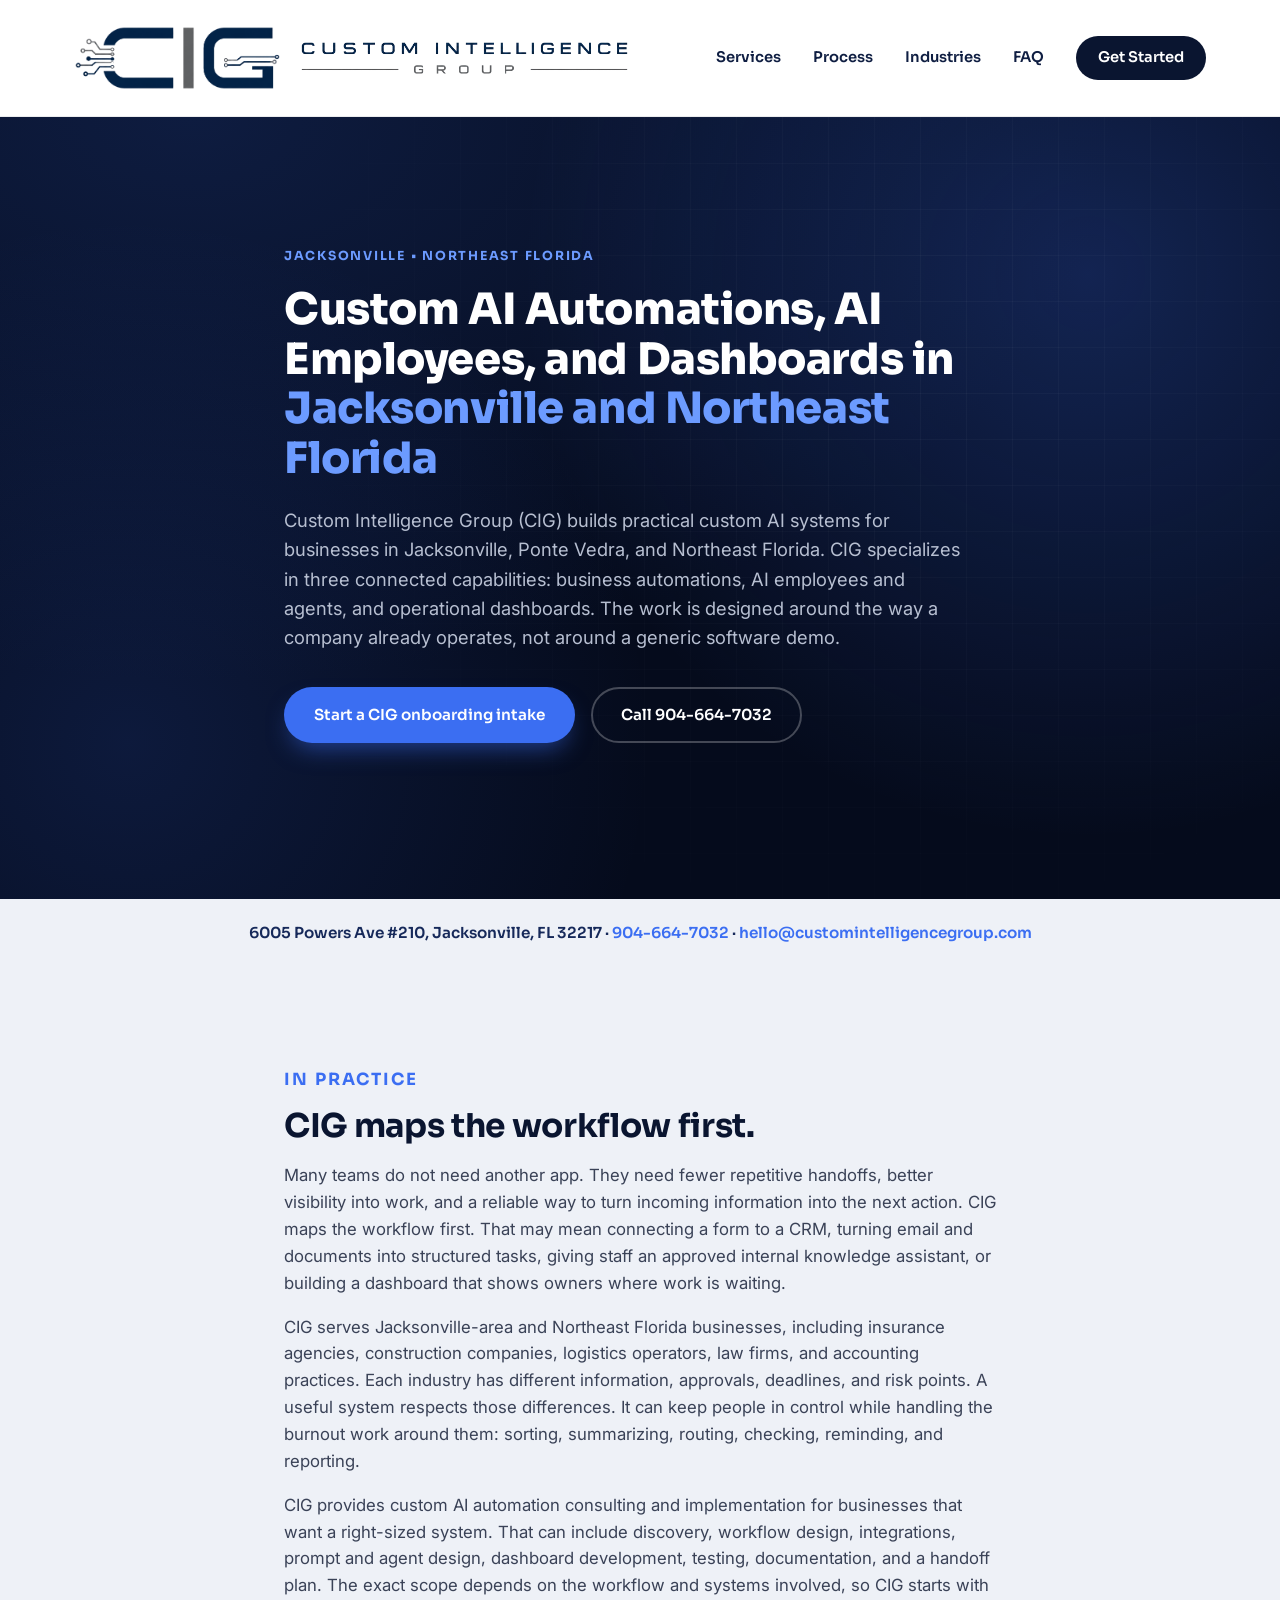
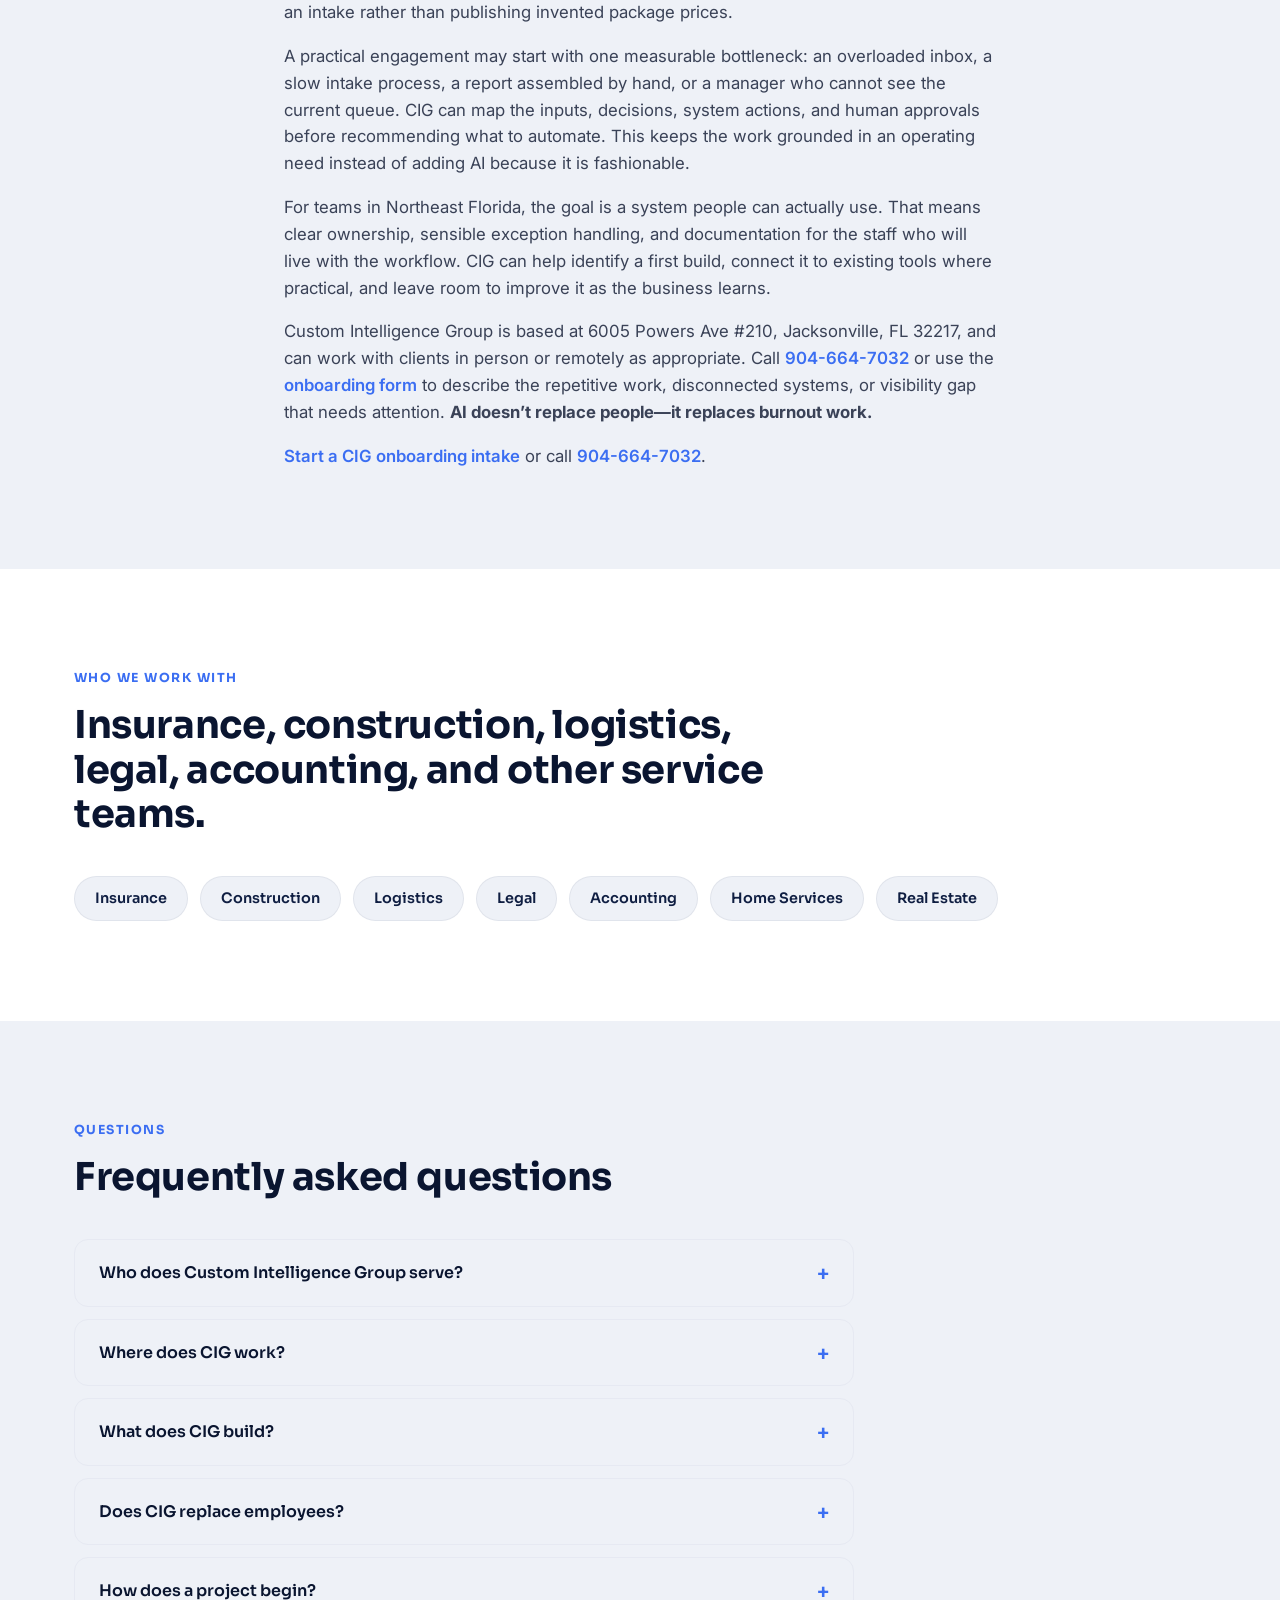
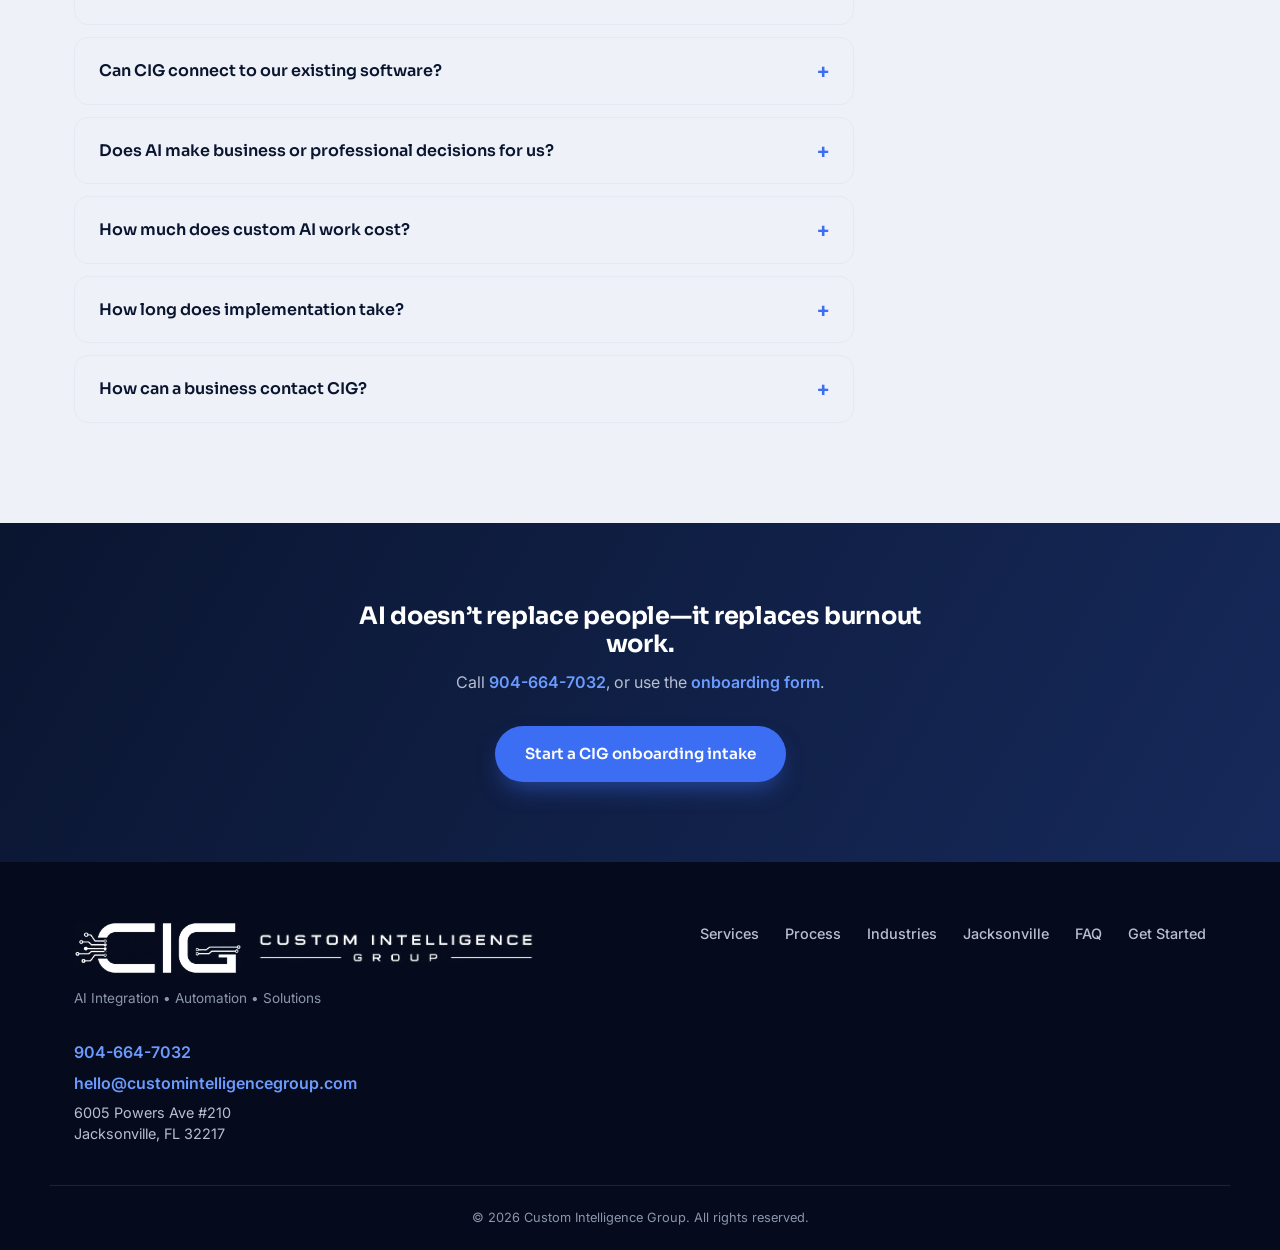
==== commit acdf91cb: "Polish landing headings and keep the organization logo in schema. Shorten the accounting page headin" ====
--- a/jacksonville-ai-automation/index.html
+++ b/jacksonville-ai-automation/index.html
@@ -32,6 +32,7 @@
   "name": "Custom Intelligence Group",
   "alternateName": "CIG",
   "url": "https://customintelligencegroup.com/",
+  "logo": "https://customintelligencegroup.com/images/cig-logo.png",
   "email": "hello@customintelligencegroup.com",
   "telephone": "+1-904-664-7032",
   "address": {
--- a/css/style.css
+++ b/css/style.css
@@ -321,6 +321,7 @@
 .industry-chips a:hover { color: var(--blue-accent); }
 
 .page-copy { max-width: 760px; }
+.page-copy h2 { font-size: clamp(1.45rem, 2.6vw, 2.05rem); max-width: 22em; }
 .page-copy p { font-size: 1.05rem; }
 .page-copy p:last-child { margin-bottom: 0; }
 .page-copy a,
